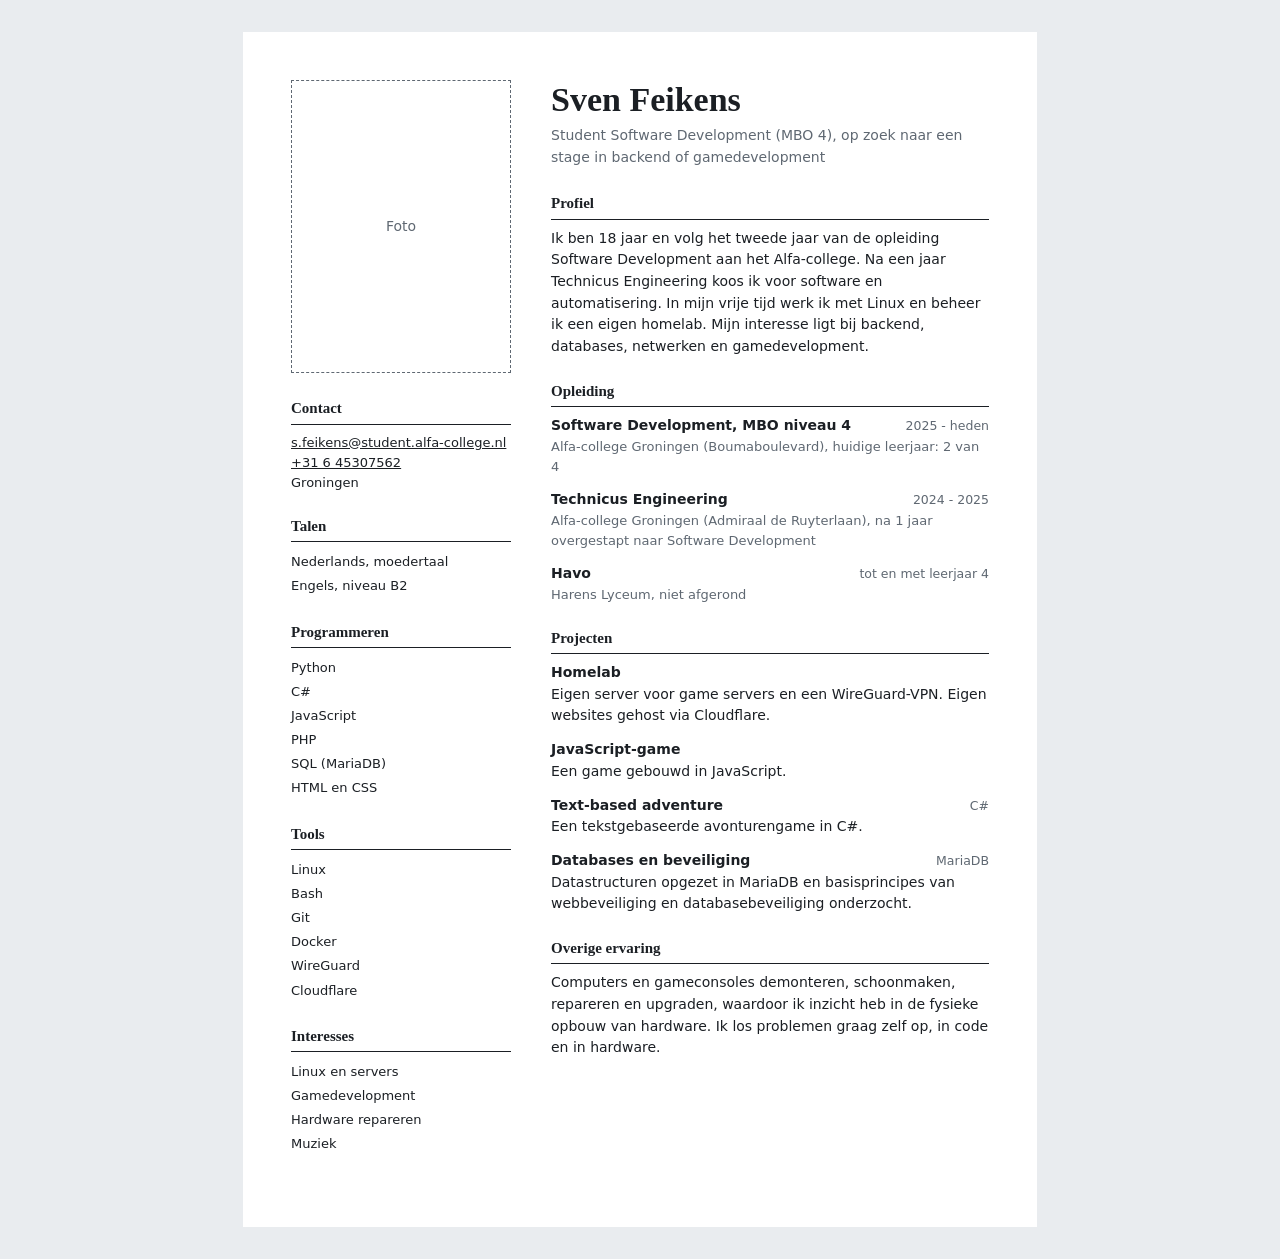
==== index.html @ 5354b291 "fix index, prep for github pages" ====
<!DOCTYPE html>
<html lang="nl">
<head>
  <meta charset="UTF-8">
  <meta name="viewport" content="width=device-width, initial-scale=1.0">
  <title>Sven Feikens - Curriculum Vitae</title>
  <link rel="stylesheet" href="cv.css">
</head>
<body>
  <div class="page">

    <aside class="side">
      <!-- Foto: vervang dit blok door <img src="selfie.jpg" alt="Foto van Sven Feikens"> -->
      <div class="photo">Foto</div>

      <section>
        <h2>Contact</h2>
        <p><a href="mailto:s.feikens@student.alfa-college.nl">s.feikens@student.alfa-college.nl</a></p>
        <p><a href="tel:+31645307562">+31 6 45307562</a></p>
        <p>Groningen</p>
      </section>

      <section>
        <h2>Talen</h2>
        <ul>
          <li>Nederlands, moedertaal</li>
          <li>Engels, niveau B2</li>
        </ul>
      </section>

      <section>
        <h2>Programmeren</h2>
        <ul>
          <li>Python</li><li>C#</li><li>JavaScript</li>
          <li>PHP</li><li>SQL (MariaDB)</li><li>HTML en CSS</li>
        </ul>
      </section>

      <section>
        <h2>Tools</h2>
        <ul>
          <li>Linux</li><li>Bash</li><li>Git</li>
          <li>Docker</li><li>WireGuard</li><li>Cloudflare</li>
        </ul>
      </section>

      <section>
        <h2>Interesses</h2>
        <ul>
          <li>Linux en servers</li><li>Gamedevelopment</li>
          <li>Hardware repareren</li><li>Muziek</li>
        </ul>
      </section>
    </aside>

    <main class="main">
      <header>
        <h1>Sven Feikens</h1>
        <p class="subtitle">Student Software Development (MBO 4), op zoek naar een stage in backend of gamedevelopment</p>
      </header>

      <section>
        <h2>Profiel</h2>
        <p>
          Ik ben 18 jaar en volg het tweede jaar van de opleiding Software Development aan het Alfa-college.
          Na een jaar Technicus Engineering koos ik voor software en automatisering. In mijn vrije tijd
          werk ik met Linux en beheer ik een eigen homelab. Mijn interesse ligt bij backend, databases,
          netwerken en gamedevelopment.
        </p>
      </section>

      <section>
        <h2>Opleiding</h2>
        <div class="entry">
          <div class="entry-head"><h3>Software Development, MBO niveau 4</h3><span>2025 - heden</span></div>
          <p class="where">Alfa-college Groningen (Boumaboulevard), huidige leerjaar: 2 van 4</p>
        </div>
        <div class="entry">
          <div class="entry-head"><h3>Technicus Engineering</h3><span>2024 - 2025</span></div>
          <p class="where">Alfa-college Groningen (Admiraal de Ruyterlaan), na 1 jaar overgestapt naar Software Development</p>
        </div>
        <div class="entry">
          <div class="entry-head"><h3>Havo</h3><span>tot en met leerjaar 4</span></div>
          <p class="where">Harens Lyceum, niet afgerond</p>
        </div>
      </section>

      <section>
        <h2>Projecten</h2>
        <div class="entry">
          <div class="entry-head"><h3>Homelab</h3></div>
          <p>Eigen server voor game servers en een WireGuard-VPN. Eigen websites gehost via Cloudflare.</p>
        </div>
        <div class="entry">
          <div class="entry-head"><h3>JavaScript-game</h3></div>
          <p>Een game gebouwd in JavaScript.</p>
        </div>
        <div class="entry">
          <div class="entry-head"><h3>Text-based adventure</h3><span>C#</span></div>
          <p>Een tekstgebaseerde avonturengame in C#.</p>
        </div>
        <div class="entry">
          <div class="entry-head"><h3>Databases en beveiliging</h3><span>MariaDB</span></div>
          <p>Datastructuren opgezet in MariaDB en basisprincipes van webbeveiliging en databasebeveiliging onderzocht.</p>
        </div>
      </section>

      <section>
        <h2>Overige ervaring</h2>
        <p>
          Computers en gameconsoles demonteren, schoonmaken, repareren en upgraden, waardoor ik inzicht heb
          in de fysieke opbouw van hardware. Ik los problemen graag zelf op, in code en in hardware.
        </p>
      </section>
    </main>

  </div>
</body>
</html>
---- cv.css ----
/* CV: A4 staand, twee kolommen (zijbalk + hoofdkolom) */
:root {
  --ink: #1b1f24;
  --muted: #5f6872;
  --line: #cfd4d9;
  --serif: Georgia, "Times New Roman", serif;
  --sans: system-ui, -apple-system, "Segoe UI", sans-serif;
}
* { box-sizing: border-box; margin: 0; padding: 0; }
body { background: #e9ecef; font-family: var(--sans); color: var(--ink); line-height: 1.55; font-size: 14px; padding: 2rem 0; }
a { color: inherit; }

.page { max-width: 794px; margin: 0 auto; background: #fff; padding: 48px; display: grid; grid-template-columns: 220px 1fr; gap: 40px; }

/* Zijbalk */
.side section { margin-bottom: 22px; }
.photo { width: 100%; aspect-ratio: 3 / 4; display: grid; place-items: center; border: 1px dashed var(--muted); color: var(--muted); margin-bottom: 24px; }
.photo img { width: 100%; height: 100%; object-fit: cover; display: block; }
.side p, .side li { font-size: 13px; overflow-wrap: anywhere; }
.side li { padding: 2px 0; }

h2 { font-family: var(--serif); font-size: 15px; margin-bottom: 8px; padding-bottom: 3px; border-bottom: 1px solid var(--ink); }
ul { list-style: none; }

/* Hoofdkolom */
h1 { font-family: var(--serif); font-size: 34px; font-weight: bold; line-height: 1.15; }
.subtitle { color: var(--muted); margin: 6px 0 24px; }
.main section { margin-bottom: 22px; }

.entry { margin-bottom: 12px; }
.entry-head { display: flex; justify-content: space-between; gap: 12px; align-items: baseline; }
.entry-head h3 { font-size: 14px; }
.entry-head span { font-size: 12.5px; color: var(--muted); white-space: nowrap; }
.where { color: var(--muted); font-size: 13px; }

@media (max-width: 700px) {
  .page { grid-template-columns: 1fr; padding: 24px; gap: 24px; }
  .photo { max-width: 180px; }
}

@media print {
  @page { size: A4 portrait; margin: 12mm; }
  body { background: #fff; padding: 0; font-size: 11pt; }
  .page { max-width: none; padding: 0; grid-template-columns: 62mm 1fr; gap: 12mm; }
  .side p, .side li, .where { font-size: 10pt; }
  h1 { font-size: 26pt; }
  h2 { font-size: 12pt; }
  .entry, .side section { break-inside: avoid; }
}
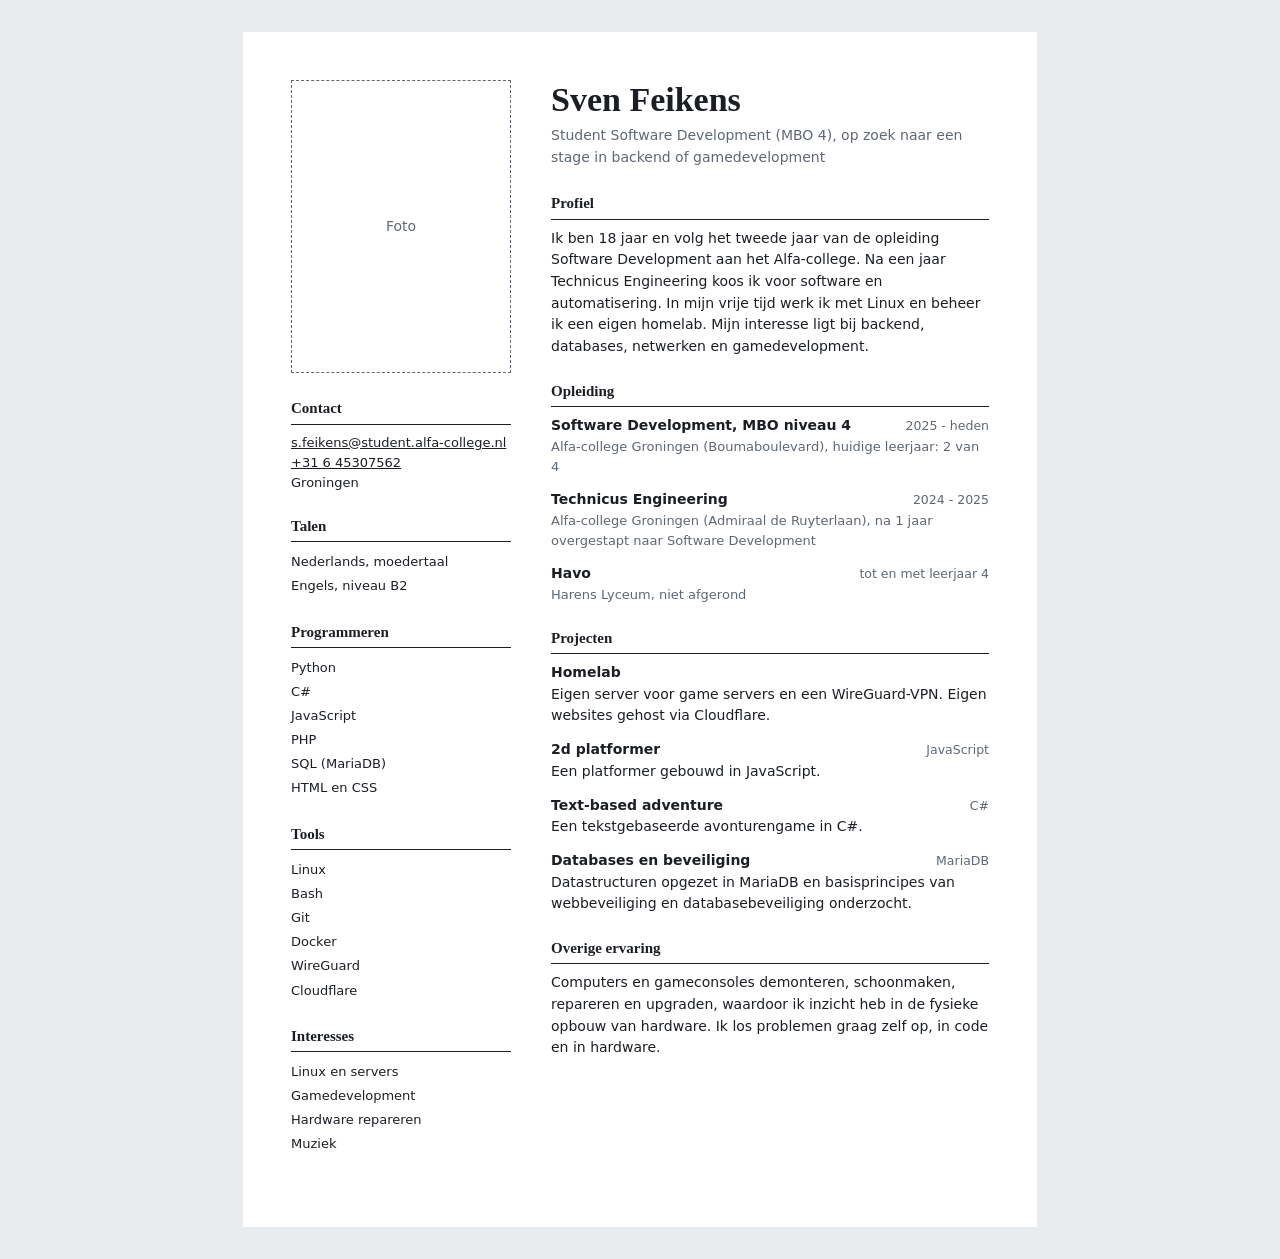
==== commit 6196f3da: "fix" ====
--- a/index.html
+++ b/index.html
@@ -92,8 +92,8 @@
           <p>Eigen server voor game servers en een WireGuard-VPN. Eigen websites gehost via Cloudflare.</p>
         </div>
         <div class="entry">
-          <div class="entry-head"><h3>JavaScript-game</h3></div>
-          <p>Een game gebouwd in JavaScript.</p>
+          <div class="entry-head"><h3>2d platformer</h3><span>JavaScript</span></div>
+          <p>Een platformer gebouwd in JavaScript.</p>
         </div>
         <div class="entry">
           <div class="entry-head"><h3>Text-based adventure</h3><span>C#</span></div>
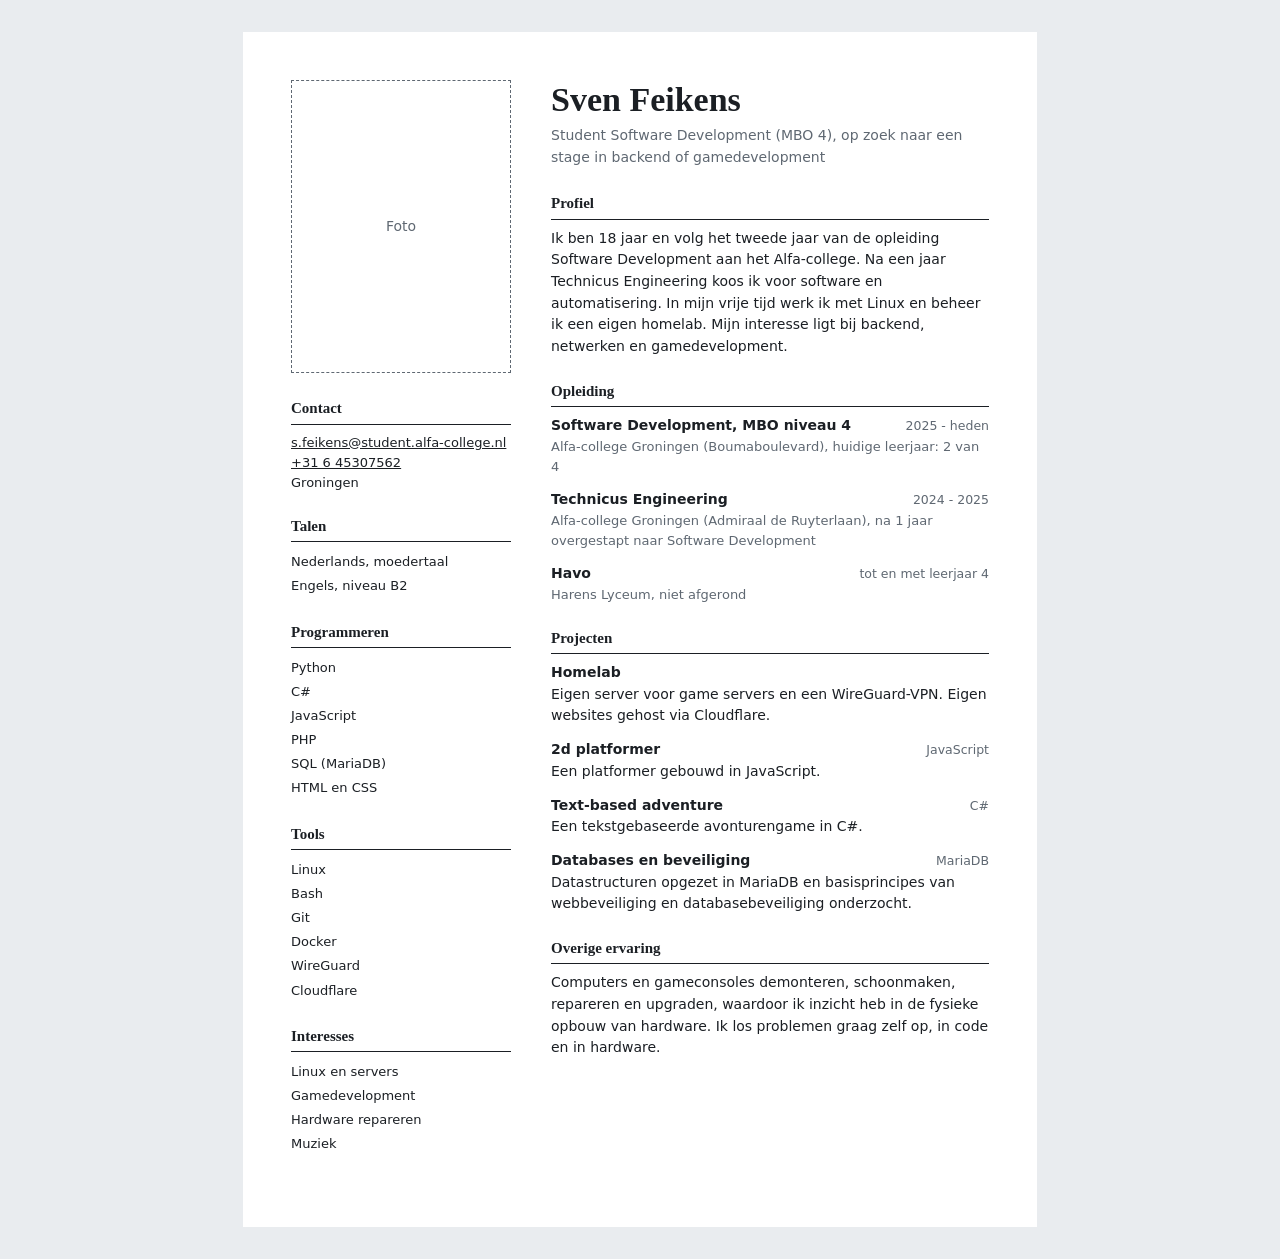
==== commit 6fbd20c3: "fax" ====
--- a/index.html
+++ b/index.html
@@ -64,8 +64,7 @@
         <p>
           Ik ben 18 jaar en volg het tweede jaar van de opleiding Software Development aan het Alfa-college.
           Na een jaar Technicus Engineering koos ik voor software en automatisering. In mijn vrije tijd
-          werk ik met Linux en beheer ik een eigen homelab. Mijn interesse ligt bij backend, databases,
-          netwerken en gamedevelopment.
+          werk ik met Linux en beheer ik een eigen homelab. Mijn interesse ligt bij backend, netwerken en gamedevelopment.
         </p>
       </section>
 
